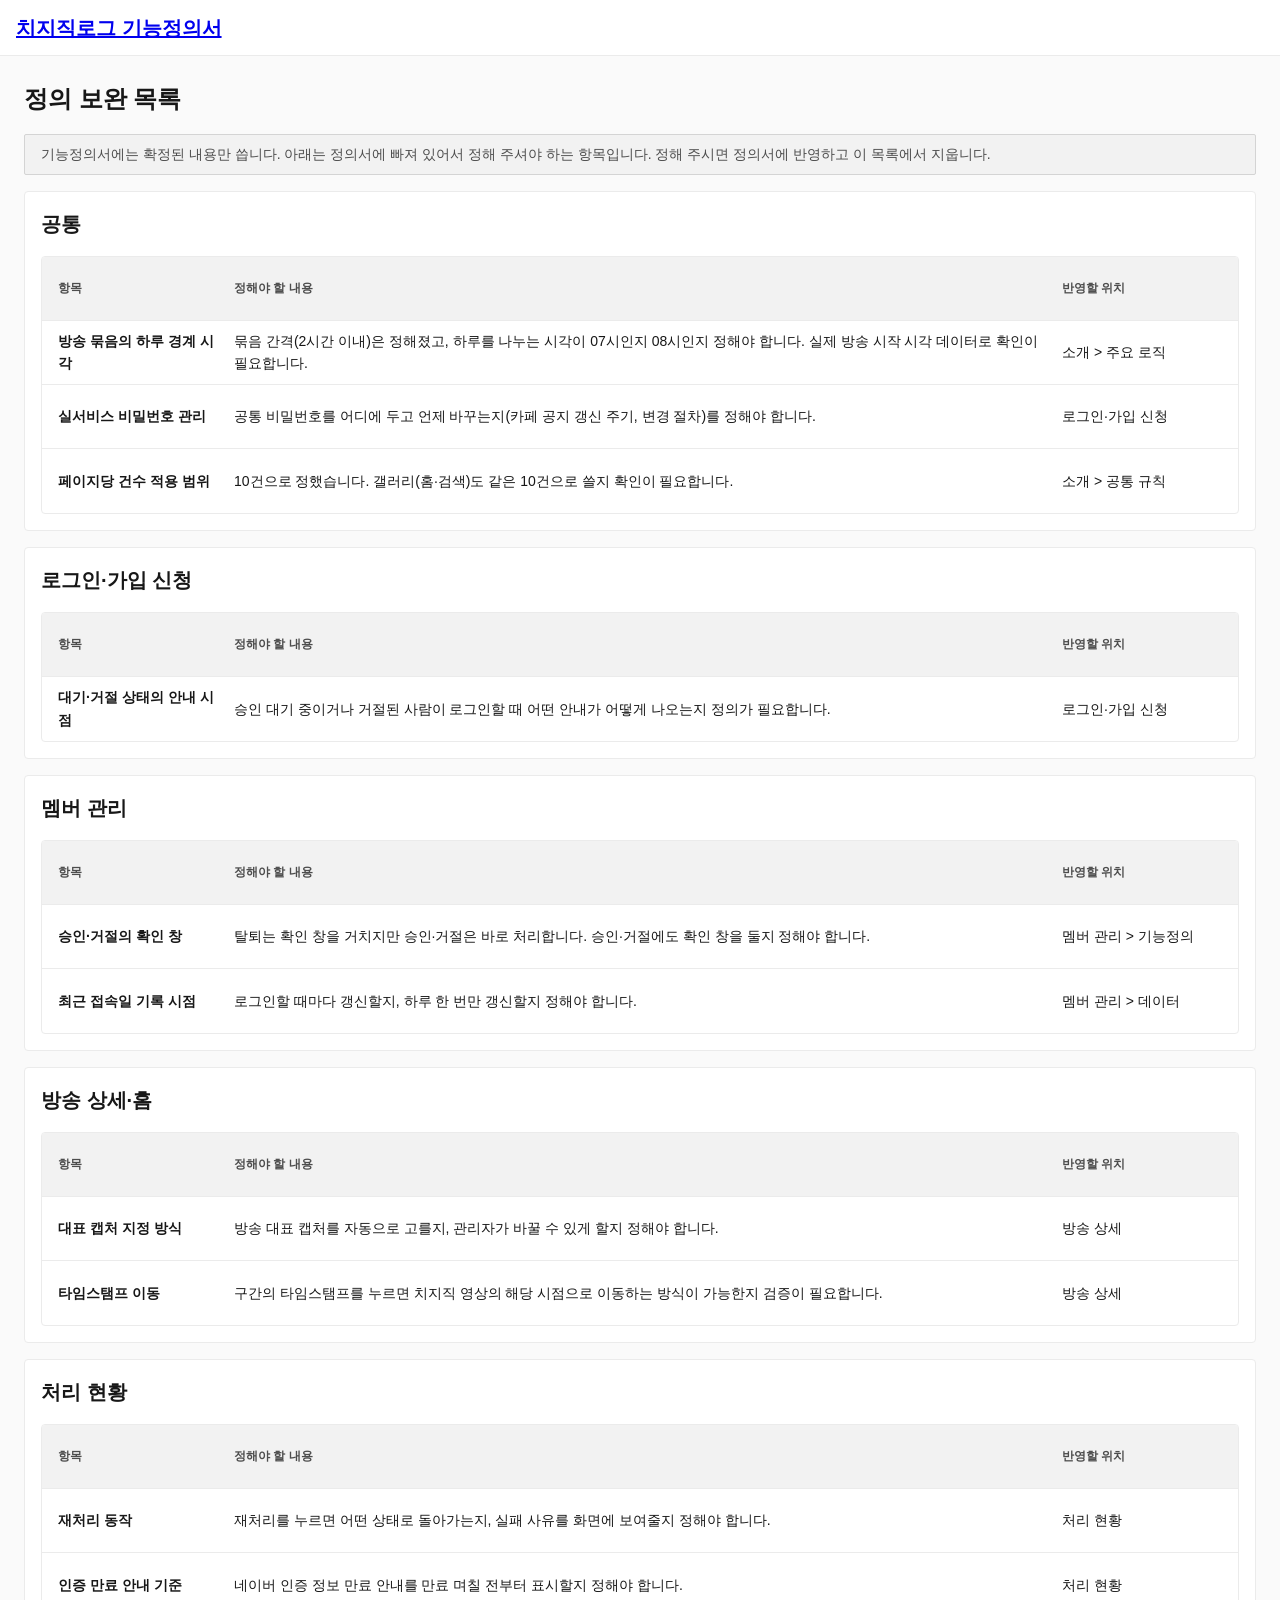
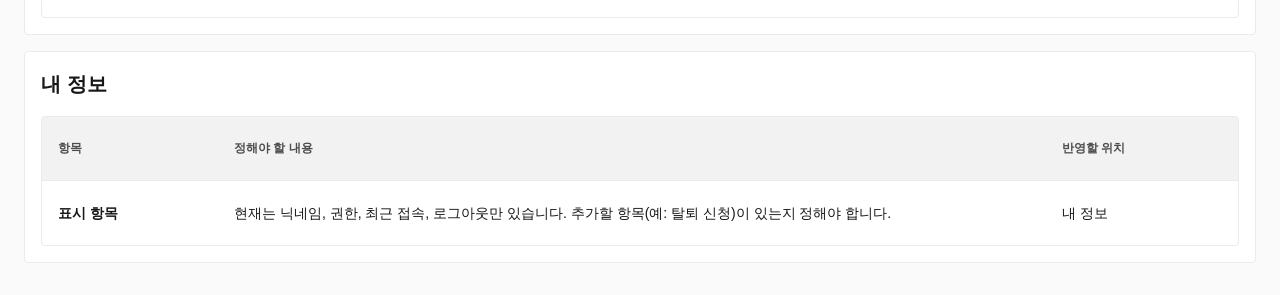
==== docs/guide/pending.html @ eb1d0172 "Guide: blogpay-style layout (fixed 4 tabs, UI|description pane, device switch, search modal, intro p" ====
<!doctype html>
<html lang="ko">
<head>
<meta charset="utf-8">
<meta name="viewport" content="width=device-width, initial-scale=1">
<meta name="robots" content="noindex, nofollow">
<title>정의 보완 목록</title>
<link rel="stylesheet" href="../mockup/tokens.css">
<link rel="stylesheet" href="../mockup/components.css">
</head>
<body>
<header class="header"><a class="logo" href="index.html">치지직로그 기능정의서</a></header>
<main class="main stack" id="main"></main>
<script src="pending.js"></script>
<script>
(function () {
  var P = window.PENDING, esc = function (s) { return String(s).replace(/[&<>"]/g, function (c) { return { '&': '&amp;', '<': '&lt;', '>': '&gt;', '"': '&quot;' }[c]; }); };
  var h = '<h1 class="title">' + esc(P.title) + '</h1><div class="notice">' + esc(P.note) + '</div>';
  P.groups.forEach(function (g) {
    h += '<section class="card stack"><h2 class="h2">' + esc(g.name) + '</h2><div class="list"><div class="row row-head"><span class="c-m">항목</span><span class="c-fill">정해야 할 내용</span><span class="c-m">반영할 위치</span></div>';
    g.items.forEach(function (i) { h += '<div class="row"><span class="c-m bold">' + esc(i[0]) + '</span><span class="c-fill">' + esc(i[1]) + '</span><span class="c-m">' + esc(i[2]) + '</span></div>'; });
    h += '</div></section>';
  });
  document.getElementById('main').innerHTML = h;
})();
</script>
</body>
</html>
---- docs/mockup/tokens.css ----
/* 기준값 전용 파일. 색·크기·간격·모서리·선·그림자는 여기에서만 정의한다. */
:root {
  /* 색 */
  --c-bg: #fafafa;
  --c-surface: #ffffff;
  --c-fill: #f2f2f2;
  --c-line: #ebebeb;
  --c-line-strong: #d4d4d4;
  --c-text: #171717;
  --c-text-sub: #4d4d4d;
  --c-text-mute: #8f8f8f;
  --c-on-ink: #ffffff;
  --c-link: #0070f3;
  --c-info: #0761d1;
  --c-info-bg: #eaf3ff;
  --c-warn: #ab570a;
  --c-warn-bg: #fff6e5;
  --c-danger: #c50000;
  --c-danger-bg: #fdecec;
  --c-overlay: rgba(0, 0, 0, 0.4);

  /* 글꼴 */
  --font: "Pretendard", "Noto Sans KR", "Apple SD Gothic Neo", sans-serif;
  --fw-normal: 400;
  --fw-bold: 600;

  /* 글자 크기 5단계 */
  --fs-xs: 12px;
  --fs-s: 14px;
  --fs-m: 16px;
  --fs-l: 20px;
  --fs-xl: 24px;
  --lh: 1.6;

  /* 간격 5단계 */
  --sp-1: 4px;
  --sp-2: 8px;
  --sp-3: 16px;
  --sp-4: 24px;
  --sp-5: 32px;

  /* 모서리 2종, 선 1종 */
  --r-control: 2px;
  --r-card: 4px;
  --bw: 1px;
  --bw-tab: 2px;

  /* 컨트롤 높이, 아이콘 크기 */
  --h-control: 40px;
  --h-tab: 44px;
  --h-chip: 28px;
  --h-row: 64px;
  --icon: 20px;

  /* 목록 열 너비 프리셋: xs·s·m 고정, fill 자율 */
  --col-xs: 56px;
  --col-s: 112px;
  --col-m: 160px;

  /* 레이아웃 */
  --w-lnb: 220px;
  --w-auth: 480px;
  --w-thumb: 168px;
  --w-modal: 440px;
  --w-search: 320px;
  --w-ui-tab: 560px;
  --w-ui-mo: 320px;
  --h-header: 56px;
  --h-tabbar: 64px;

  /* 겹침 순서 */
  --z-bar: 1;
  --z-modal: 2;
  --z-drawer: 3;
  --z-toast: 4;

  /* 그림자는 모달에만 */
  --shadow-dialog: 0 8px 32px rgba(0, 0, 0, 0.16);
}
---- docs/mockup/components.css ----
/* 부품 정의 파일. 값은 모두 tokens.css의 var(--…)만 쓴다.
   규칙: 선택자는 클래스 1개(+상태 의사클래스)만 쓰고, 하위·자식 선택자와 !important는 쓰지 않는다. */

* { box-sizing: border-box; margin: 0; padding: 0; }

body {
  background: var(--c-bg);
  color: var(--c-text);
  font-family: var(--font);
  font-size: var(--fs-m);
  font-weight: var(--fw-normal);
  line-height: var(--lh);
  -webkit-font-smoothing: antialiased;
}

input, textarea, select { font: inherit; color: inherit; }
button { font: inherit; color: inherit; background: none; border: 0; cursor: pointer; }

/* ── 글자 ── */
.title { font-size: var(--fs-xl); font-weight: var(--fw-bold); }
.h2 { font-size: var(--fs-l); font-weight: var(--fw-bold); }
.bold { font-weight: var(--fw-bold); }
.small { font-size: var(--fs-s); }
.xsmall { font-size: var(--fs-xs); }
.nowrap { white-space: nowrap; }
.sub { color: var(--c-text-sub); }
.mute { color: var(--c-text-mute); }
.link { color: var(--c-link); padding: 0; }
.link:hover { text-decoration: underline; }
.icon { flex: none; width: var(--icon); height: var(--icon); }

/* ── 배치 ── */
.body { display: flex; align-items: flex-start; }
.main { flex: 1; min-width: 0; padding: var(--sp-4) var(--sp-4) var(--sp-5); }
.auth { min-height: 100vh; display: flex; align-items: center; justify-content: center; padding: var(--sp-3); }
.auth-box { width: 100%; max-width: var(--w-auth); padding: var(--sp-5); background: var(--c-surface); border: var(--bw) solid var(--c-line); border-radius: var(--r-card); display: flex; flex-direction: column; gap: var(--sp-4); }
.media { display: grid; grid-template-columns: 2fr 3fr; gap: var(--sp-4); align-items: start; }
.stack { display: flex; flex-direction: column; gap: var(--sp-3); }
.inline { display: flex; flex-wrap: wrap; align-items: center; gap: var(--sp-2); }
.grow { flex: 1; min-width: 0; }
.end { margin-left: auto; }

/* ── 헤더 (로고 · 프로필 · 로그아웃) ── */
.header { position: sticky; top: 0; z-index: var(--z-bar); display: flex; align-items: center; gap: var(--sp-3); height: var(--h-header); padding: 0 var(--sp-3); background: var(--c-surface); border-bottom: var(--bw) solid var(--c-line); }
.logo { font-size: var(--fs-l); font-weight: var(--fw-bold); }
.menu-btn { display: none; align-items: center; justify-content: center; width: var(--h-control); height: var(--h-control); }

/* ── 왼쪽 메뉴(PC) · 서랍(모바일) ── */
.nav { width: var(--w-lnb); padding: var(--sp-3) var(--sp-2); background: var(--c-surface); display: flex; flex-direction: column; gap: var(--sp-1); overflow-y: auto; }
.lnb { position: sticky; top: var(--h-header); flex: none; height: calc(100vh - var(--h-header)); border-right: var(--bw) solid var(--c-line); }
.drawer { position: fixed; top: 0; bottom: 0; left: 0; z-index: var(--z-drawer); }
.lnb-title { padding: var(--sp-2) var(--sp-2) var(--sp-1); font-size: var(--fs-xs); color: var(--c-text-mute); }
.lnb-link { display: flex; align-items: center; gap: var(--sp-2); width: 100%; height: var(--h-control); padding: 0 var(--sp-2); border-radius: var(--r-control); font-size: var(--fs-s); color: var(--c-text-sub); text-align: left; }
.lnb-link:hover { background: var(--c-fill); }

/* ── 하단 고정 바(모바일) ── */
.tabbar { display: none; position: fixed; bottom: 0; left: 0; right: 0; z-index: var(--z-bar); height: var(--h-tabbar); background: var(--c-surface); border-top: var(--bw) solid var(--c-line); }
.tabbar-item { flex: 1; display: flex; flex-direction: column; align-items: center; justify-content: center; gap: var(--sp-1); font-size: var(--fs-xs); color: var(--c-text-sub); }

/* ── 탭 ── */
.tabs { display: flex; gap: 0; border-bottom: var(--bw) solid var(--c-line); }
.tab { height: var(--h-tab); padding: 0 var(--sp-4); white-space: nowrap; border-bottom: var(--bw-tab) solid transparent; color: var(--c-text-sub); font-size: var(--fs-s); }

/* ── 버튼: 모양은 .btn 1개, 색은 primary/secondary 2종 ── */
.btn { display: inline-flex; align-items: center; justify-content: center; gap: var(--sp-1); height: var(--h-control); padding: 0 var(--sp-3); border: var(--bw) solid var(--c-line-strong); border-radius: var(--r-control); font-size: var(--fs-s); font-weight: var(--fw-bold); white-space: nowrap; }
.btn-primary { background: var(--c-text); border-color: var(--c-text); color: var(--c-on-ink); }
.btn-secondary { background: var(--c-surface); color: var(--c-text); }
.btn:disabled { background: var(--c-fill); border-color: var(--c-line); color: var(--c-text-mute); cursor: not-allowed; }
.btn-primary:enabled:hover { background: var(--c-text-sub); border-color: var(--c-text-sub); }
.btn-secondary:enabled:hover { border-color: var(--c-text); }
.chip:enabled:hover { border-color: var(--c-text); color: var(--c-text); }
.tab:hover { color: var(--c-text); }
.pager-btn:enabled:hover { border-color: var(--c-text); }
.menu-btn:hover,
.tabbar-item:hover { background: var(--c-fill); }
.fill { width: 100%; }

/* ── 입력 ── */
.field { display: flex; flex-direction: column; gap: var(--sp-1); }
.label { font-size: var(--fs-s); font-weight: var(--fw-bold); }
.input { width: 100%; height: var(--h-control); padding: 0 var(--sp-2); background: var(--c-surface); border: var(--bw) solid var(--c-line-strong); border-radius: var(--r-control); font-size: var(--fs-s); }
.textarea { width: 100%; min-height: calc(var(--h-control) * 2); padding: var(--sp-2); background: var(--c-surface); border: var(--bw) solid var(--c-line-strong); border-radius: var(--r-control); font-size: var(--fs-s); resize: vertical; }
.input::placeholder,
.textarea::placeholder { color: var(--c-text-mute); }
.input:focus-visible,
.textarea:focus-visible,
.btn:focus-visible,
.chip:focus-visible,
.tab:focus-visible,
.pager-btn:focus-visible,
.link:focus-visible,
.lnb-link:focus-visible,
.g-card:focus-visible,
.logo:focus-visible,
.menu-btn:focus-visible,
.tabbar-item:focus-visible,
.cap-time:focus-visible { outline: var(--bw) solid var(--c-link); outline-offset: var(--bw); }
.pager { justify-content: center; margin-top: var(--sp-2); }
.pager-btn { min-width: var(--h-control); height: var(--h-control); padding: 0 var(--sp-2); background: var(--c-surface); border: var(--bw) solid var(--c-line-strong); border-radius: var(--r-control); font-size: var(--fs-s); }
.pager-btn:disabled { color: var(--c-text-mute); background: var(--c-fill); cursor: not-allowed; }
.check { display: inline-flex; align-items: center; gap: var(--sp-2); font-size: var(--fs-s); }

/* ── 칩(태그 포함) ── */
.chip { display: inline-flex; white-space: nowrap; align-items: center; height: var(--h-chip); padding: 0 var(--sp-2); background: var(--c-surface); border: var(--bw) solid var(--c-line-strong); border-radius: var(--r-control); font-size: var(--fs-xs); color: var(--c-text-sub); }

/* ── 카드 · 안내 · 인용 ── */
.card { background: var(--c-surface); border: var(--bw) solid var(--c-line); border-radius: var(--r-card); padding: var(--sp-3); }
.notice { padding: var(--sp-2) var(--sp-3); background: var(--c-fill); border: var(--bw) solid var(--c-line-strong); border-radius: var(--r-control); font-size: var(--fs-s); color: var(--c-text-sub); }
.quote { padding: var(--sp-2) var(--sp-3); background: var(--c-fill); border-radius: var(--r-control); font-size: var(--fs-s); }

/* ── 갤러리 ── */
.gallery { display: grid; grid-template-columns: repeat(2, 1fr); gap: var(--sp-3); }
.g-card { display: flex; align-items: flex-start; gap: var(--sp-3); padding: var(--sp-3); background: var(--c-surface); border: var(--bw) solid var(--c-line); border-radius: var(--r-card); text-align: left; cursor: pointer; }
.g-card:hover { border-color: var(--c-text); }
.cap { position: relative; aspect-ratio: 16 / 9; background: var(--c-fill); border-radius: var(--r-control); overflow: hidden; }
.cap-time { position: absolute; top: var(--sp-2); left: var(--sp-2); padding: 0 var(--sp-2); background: var(--c-overlay); border-radius: var(--r-control); color: var(--c-on-ink); font-size: var(--fs-xs); line-height: var(--sp-4); cursor: pointer; }
.g-thumb { flex: none; width: var(--w-thumb); }
.g-img { display: block; width: 100%; height: 100%; object-fit: cover; }
.g-body { flex: 1; min-width: 0; display: flex; flex-direction: column; align-items: flex-start; gap: var(--sp-2); }
.g-title { font-weight: var(--fw-bold); }

/* ── 목록 ── */
.list { background: var(--c-surface); border: var(--bw) solid var(--c-line); border-radius: var(--r-card); overflow: hidden; }
.row { display: flex; align-items: center; text-align: left; gap: var(--sp-3); min-height: var(--h-row); padding: var(--sp-2) var(--sp-3); border-bottom: var(--bw) solid var(--c-line); font-size: var(--fs-s); }
.row:last-child { border-bottom: 0; }
.row-head { background: var(--c-fill); color: var(--c-text-sub); font-size: var(--fs-xs); font-weight: var(--fw-bold); }
.c-xs { flex: none; width: var(--col-xs); }
.c-s { flex: none; width: var(--col-s); }
.c-m { flex: none; width: var(--col-m); }
.c-act { flex: none; width: var(--col-m); display: flex; align-items: center; gap: var(--sp-2); }
.c-fill { flex: 1; min-width: 0; }
.line { display: contents; }
.m-label { display: none; }

/* ── 모달 · 토스트 · 진행 막대 ── */
.modal-bg { position: fixed; inset: 0; z-index: var(--z-modal); display: flex; align-items: center; justify-content: center; padding: var(--sp-3); background: var(--c-overlay); }
.modal { width: 100%; max-width: var(--w-modal); max-height: 100%; overflow-y: auto; padding: var(--sp-4); background: var(--c-surface); border-radius: var(--r-card); box-shadow: var(--shadow-dialog); }
.toast { position: fixed; bottom: var(--sp-4); left: 50%; transform: translateX(-50%); z-index: var(--z-toast); padding: var(--sp-2) var(--sp-3); background: var(--c-text); color: var(--c-on-ink); border-radius: var(--r-control); font-size: var(--fs-s); }

/* ── 가이드(기능정의서) ── */
.stick { position: sticky; top: var(--h-header); z-index: var(--z-bar); background: var(--c-bg); }
.pane { display: grid; grid-template-columns: 3fr 2fr; gap: var(--sp-4); align-items: start; }
.ui-frame { display: flex; justify-content: center; padding: var(--sp-3); background: var(--c-fill); border: var(--bw) solid var(--c-line); border-radius: var(--r-card); }
.ui-img { display: block; width: 100%; border: var(--bw) solid var(--c-line); border-radius: var(--r-control); background: var(--c-surface); }
.ui-tab { max-width: var(--w-ui-tab); }
.ui-mo { max-width: var(--w-ui-mo); }
.search { display: flex; align-items: center; gap: var(--sp-2); width: var(--w-search); }
.search-btn { display: none; }

/* ── 상태 (칩·안내·버튼 공통) ── */
.is-info { color: var(--c-info); background: var(--c-info-bg); border-color: var(--c-info); }
.is-warn { color: var(--c-warn); background: var(--c-warn-bg); border-color: var(--c-warn); }
.is-danger { color: var(--c-danger); background: var(--c-danger-bg); border-color: var(--c-danger); }

/* ── 선택 상태: 전체에서 이 규칙 1개만 쓴다 (맨 마지막에 둬서 우선 적용) ── */
.on { background: var(--c-fill); border-color: var(--c-text); color: var(--c-text); font-weight: var(--fw-bold); }
.hit { border-color: var(--c-text); }

/* ── 모바일 ── */
/* 중단점은 2개만 쓴다 (@media에는 var()를 못 써서 여기 한 곳에 모아 둠)
   1024 이하 = 태블릿: 왼쪽 메뉴를 햄버거로, 상단 이미지+요약을 위아래로
   768 이하 = 모바일: 목록 행을 줄 단위로, 박스 해제, 하단 바 */
@media (max-width: 1024px) {
  .lnb { display: none; }
  .menu-btn { display: flex; }
  .md-col { grid-template-columns: 1fr; }
}

@media (max-width: 768px) {
  .tabbar { display: flex; }
  .main { padding: var(--sp-3) var(--sp-3) calc(var(--h-tabbar) + var(--sp-4)); }
  .media { grid-template-columns: 1fr; gap: var(--sp-3); }
  .gallery { grid-template-columns: 1fr; gap: 0; }
  .card { padding: var(--sp-3) 0; background: transparent; border: 0; border-bottom: var(--bw) solid var(--c-line); border-radius: 0; }
  .list { background: transparent; border: 0; border-radius: 0; }
  .g-card { padding: var(--sp-3) 0; background: transparent; border: 0; border-bottom: var(--bw) solid var(--c-line); border-radius: 0; }
  .g-card:hover { border-color: var(--c-line); }
  .auth-box { padding: var(--sp-3); border: 0; background: transparent; }
  .row { flex-direction: column; align-items: stretch; gap: var(--sp-2); padding: var(--sp-3) 0; }
  .row-head { display: none; }
  .line { display: flex; align-items: center; gap: var(--sp-3); }
  .m-end { margin-left: auto; }
  .m-label { display: inline; margin-right: var(--sp-1); color: var(--c-text-mute); }
  .c-xs, .c-s, .c-m { flex: none; width: auto; }
  .c-act { width: 100%; }
  .m-grow { flex: 1; }
  .search { display: none; }
  .search-btn { display: flex; }
  .c-act:empty, .c-fill:empty, .c-xs:empty { display: none; }
  .c-hide { display: none; }
}
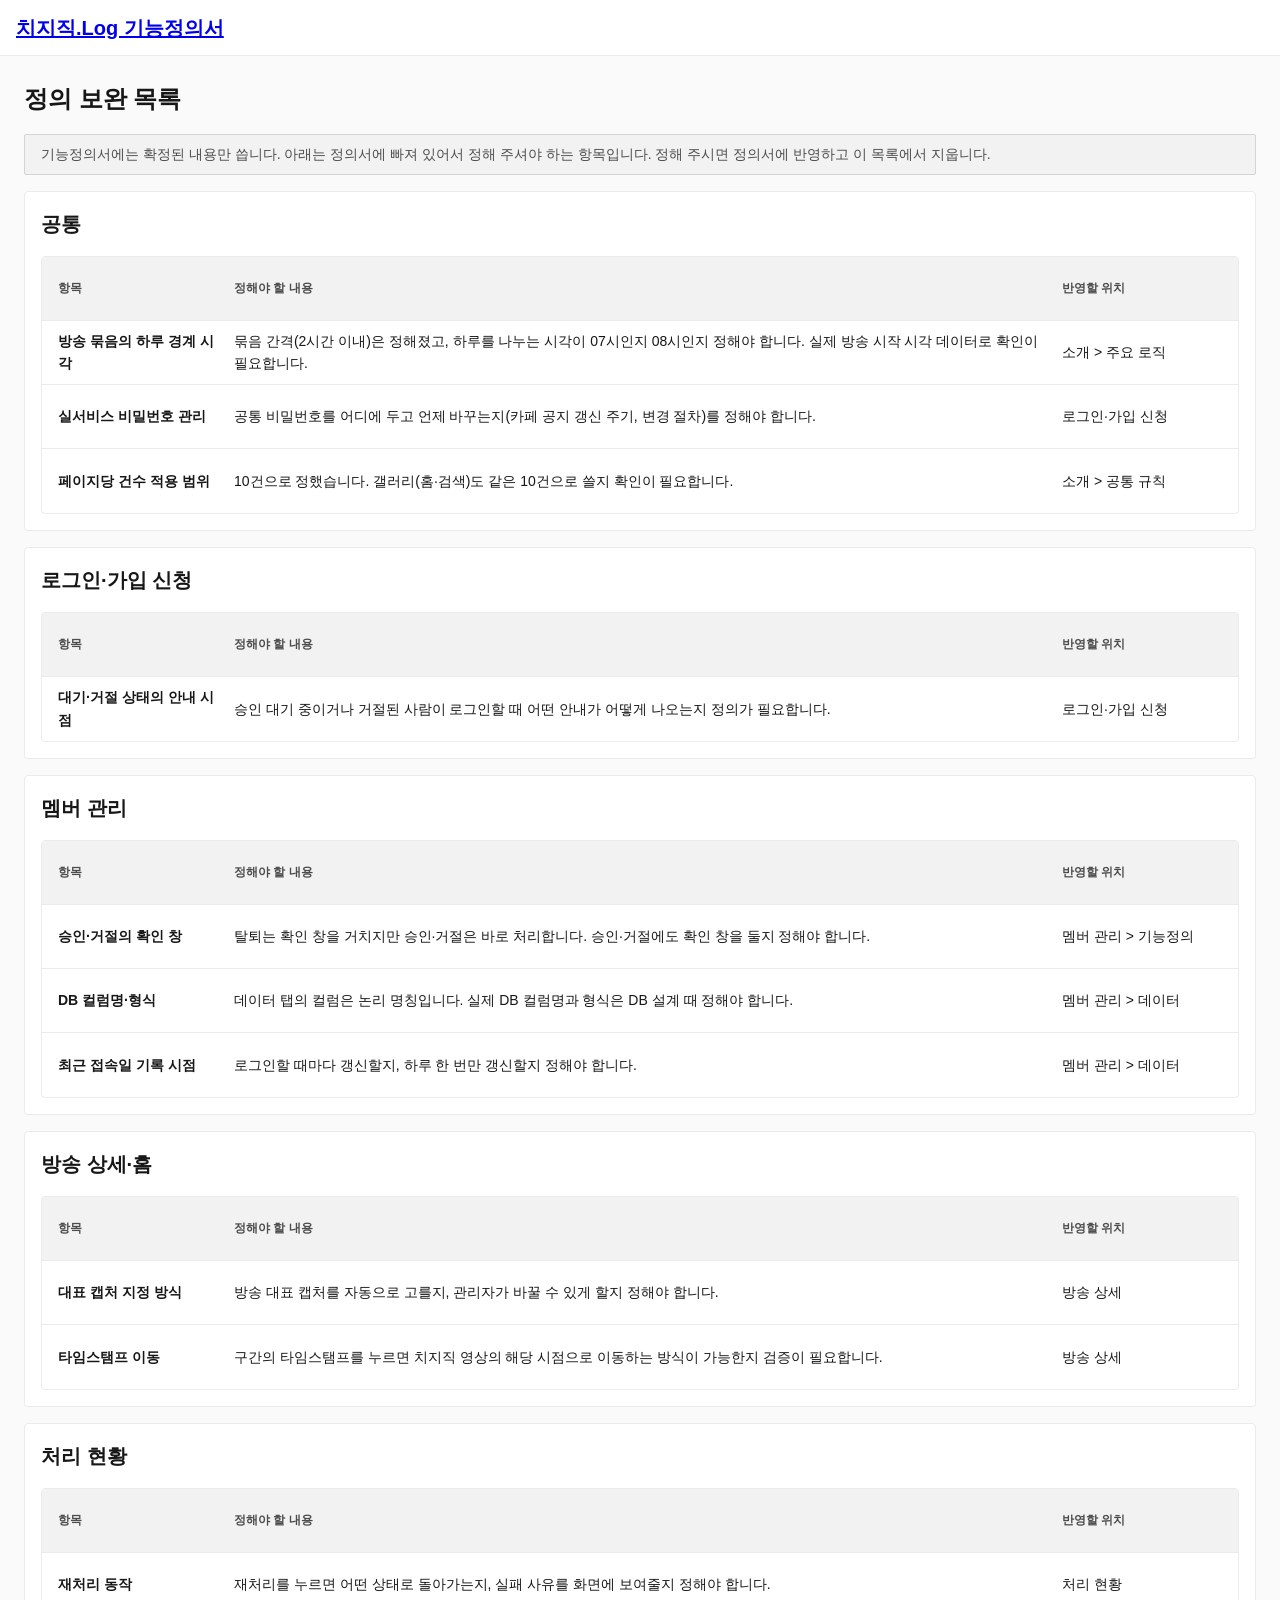
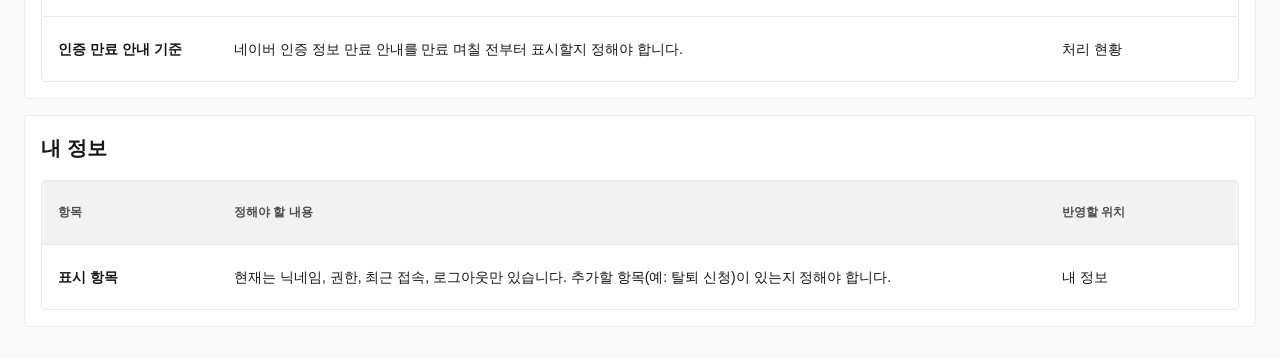
==== commit 5b92a79c: "서비스명을 치지직.Log로 변경 Co-Authored-By: Claude Sonnet 5.5 <noreply@anthropic.com> Claude-Session: https://" ====
--- a/docs/guide/pending.html
+++ b/docs/guide/pending.html
@@ -9,7 +9,7 @@
 <link rel="stylesheet" href="../mockup/components.css">
 </head>
 <body>
-<header class="header"><a class="logo" href="index.html">치지직로그 기능정의서</a></header>
+<header class="header"><a class="logo" href="index.html">치지직.Log 기능정의서</a></header>
 <main class="main stack" id="main"></main>
 <script src="pending.js"></script>
 <script>
--- a/docs/mockup/tokens.css
+++ b/docs/mockup/tokens.css
@@ -63,6 +63,14 @@
   --w-thumb: 168px;
   --w-modal: 440px;
   --w-search: 320px;
+  --w-side: 520px;
+  --zoom-50: 0.5;
+  --zoom-75: 0.75;
+  --zoom-100: 1;
+  --zoom-150: 1.5;
+  --zoom-200: 2;
+  --zoom-250: 2.5;
+  --zoom-300: 3;
   --w-ui-tab: 560px;
   --w-ui-mo: 320px;
   --h-header: 56px;
--- a/docs/mockup/components.css
+++ b/docs/mockup/components.css
@@ -41,8 +41,8 @@
 .end { margin-left: auto; }
 
 /* ── 헤더 (로고 · 프로필 · 로그아웃) ── */
-.header { position: sticky; top: 0; z-index: var(--z-bar); display: flex; align-items: center; gap: var(--sp-3); height: var(--h-header); padding: 0 var(--sp-3); background: var(--c-surface); border-bottom: var(--bw) solid var(--c-line); }
-.logo { font-size: var(--fs-l); font-weight: var(--fw-bold); }
+.header { position: sticky; top: 0; z-index: var(--z-modal); display: flex; align-items: center; gap: var(--sp-3); height: var(--h-header); padding: 0 var(--sp-3); background: var(--c-surface); border-bottom: var(--bw) solid var(--c-line); }
+.logo { min-width: 0; overflow: hidden; text-overflow: ellipsis; white-space: nowrap; font-size: var(--fs-l); font-weight: var(--fw-bold); }
 .menu-btn { display: none; align-items: center; justify-content: center; width: var(--h-control); height: var(--h-control); }
 
 /* ── 왼쪽 메뉴(PC) · 서랍(모바일) ── */
@@ -137,15 +137,56 @@
 .modal { width: 100%; max-width: var(--w-modal); max-height: 100%; overflow-y: auto; padding: var(--sp-4); background: var(--c-surface); border-radius: var(--r-card); box-shadow: var(--shadow-dialog); }
 .toast { position: fixed; bottom: var(--sp-4); left: 50%; transform: translateX(-50%); z-index: var(--z-toast); padding: var(--sp-2) var(--sp-3); background: var(--c-text); color: var(--c-on-ink); border-radius: var(--r-control); font-size: var(--fs-s); }
 
-/* ── 가이드(기능정의서) ── */
-.stick { position: sticky; top: var(--h-header); z-index: var(--z-bar); background: var(--c-bg); }
-.pane { display: grid; grid-template-columns: 3fr 2fr; gap: var(--sp-4); align-items: start; }
-.ui-frame { display: flex; justify-content: center; padding: var(--sp-3); background: var(--c-fill); border: var(--bw) solid var(--c-line); border-radius: var(--r-card); }
-.ui-img { display: block; width: 100%; border: var(--bw) solid var(--c-line); border-radius: var(--r-control); background: var(--c-surface); }
-.ui-tab { max-width: var(--w-ui-tab); }
-.ui-mo { max-width: var(--w-ui-mo); }
-.search { display: flex; align-items: center; gap: var(--sp-2); width: var(--w-search); }
+/* ── 가이드(기능정의서): 영역 고정 + 영역 안에서 스크롤 ── */
+.fixed { height: 100vh; display: flex; flex-direction: column; overflow: hidden; }
+.fit { flex: 1; min-height: 0; display: flex; }
+.doc { flex: 1; min-width: 0; min-height: 0; display: flex; flex-direction: column; gap: var(--sp-2); padding: var(--sp-2) var(--sp-3) var(--sp-3); }
+.tabs-end { margin-left: auto; margin-bottom: calc(var(--bw) * -1); border-bottom: 0; }
+.doc-top { min-height: var(--h-tab); display: flex; flex-wrap: wrap; align-items: center; gap: var(--sp-1) var(--sp-4); border-bottom: var(--bw) solid var(--c-line); }
+.single { flex: 1; min-height: 0; display: grid; grid-template-columns: minmax(0, 1fr); grid-template-rows: minmax(0, 1fr); }
+.pane { flex: 1; min-height: 0; display: grid; grid-template-columns: minmax(0, 1fr) var(--w-side); grid-template-rows: minmax(0, 1fr); gap: var(--sp-3); }
+.scroll { flex: 1; min-height: 0; overflow: auto; }
+.panel { min-width: 0; min-height: 0; display: flex; flex-direction: column; background: var(--c-surface); border: var(--bw) solid var(--c-line); border-radius: var(--r-card); overflow: hidden; }
+.bar { flex: none; display: flex; flex-wrap: nowrap; align-items: center; min-height: var(--h-tab); white-space: nowrap; padding: var(--sp-2) var(--sp-3); background: var(--c-fill); border-bottom: var(--bw) solid var(--c-line); font-size: var(--fs-s); font-weight: var(--fw-bold); }
+.flow { display: grid; grid-auto-rows: max-content; align-content: start; gap: var(--sp-3); }
+.foot { flex: none; display: flex; align-items: center; gap: var(--sp-2); padding: var(--sp-2) var(--sp-3); border-top: var(--bw) solid var(--c-line); }
+.zoom-val { min-width: calc(var(--sp-5) + var(--sp-2)); text-align: center; font-size: var(--fs-s); }
+.pad { padding: var(--sp-3); }
+.ui-img { display: block; width: 100%; margin: 0 auto; border: var(--bw) solid var(--c-line); border-radius: var(--r-control); background: var(--c-surface); }
+.ui-pc { width: calc(100% * var(--zoom, 1)); }
+.ui-tab { width: calc(min(var(--w-ui-tab), 100%) * var(--zoom, 1)); }
+.ui-mo { width: calc(var(--w-ui-mo) * var(--zoom, 1)); }
+.zoom-50 { --zoom: var(--zoom-50); }
+.zoom-75 { --zoom: var(--zoom-75); }
+.zoom-100 { --zoom: var(--zoom-100); }
+.zoom-150 { --zoom: var(--zoom-150); }
+.zoom-200 { --zoom: var(--zoom-200); }
+.zoom-250 { --zoom: var(--zoom-250); }
+.zoom-300 { --zoom: var(--zoom-300); }
+.search { position: relative; display: flex; align-items: center; width: var(--w-search); }
 .search-btn { display: none; }
+.act, .found:hover { background: var(--c-fill); }
+.defs { display: grid; grid-auto-rows: max-content; }
+.def { display: grid; gap: var(--sp-1); padding: var(--sp-2) 0; border-bottom: var(--bw) solid var(--c-line); }
+.def:first-child { padding-top: 0; }
+.def:last-child { padding-bottom: 0; border-bottom: 0; }
+.def-l { margin-right: var(--sp-2); font-size: var(--fs-xs); color: var(--c-text-mute); }
+.acc { border-bottom: var(--bw) solid var(--c-line); }
+.acc-head { display: flex; align-items: center; gap: var(--sp-2); width: 100%; min-height: var(--h-tab); padding: var(--sp-2) var(--sp-3); background: var(--c-surface); text-align: left; font-size: var(--fs-s); font-weight: var(--fw-bold); }
+.acc-head:hover { background: var(--c-fill); }
+.acc-open, .acc-open:hover { background: var(--c-text); color: var(--c-surface); }
+.acc-mark { flex: none; width: var(--icon); text-align: center; }
+.acc-body { border-left: var(--bw-tab) solid var(--c-text); }
+.sects { display: grid; grid-auto-rows: max-content; font-size: var(--fs-s); }
+.sect { display: grid; gap: var(--sp-2); padding: var(--sp-3) 0; border-top: var(--bw) solid var(--c-line-strong); }
+.sect:first-child { padding-top: 0; border-top: 0; }
+.sect:last-child { padding-bottom: 0; }
+.li { position: relative; padding-left: var(--sp-3); }
+.li::before { content: '·'; position: absolute; left: var(--sp-1); }
+.def-top { display: flex; justify-content: space-between; gap: var(--sp-3); }
+.lnb-sep { margin: var(--sp-2); border-top: var(--bw) solid var(--c-line); }
+.ui-inline { display: none; max-width: 100%; }
+.search-list { position: fixed; top: calc(var(--h-header) + var(--sp-1)); right: var(--sp-3); z-index: var(--z-modal); width: var(--w-modal); max-height: 70vh; overflow-y: auto; background: var(--c-surface); border: var(--bw) solid var(--c-line-strong); border-radius: var(--r-card); box-shadow: var(--shadow-dialog); }
 
 /* ── 상태 (칩·안내·버튼 공통) ── */
 .is-info { color: var(--c-info); background: var(--c-info-bg); border-color: var(--c-info); }
@@ -164,6 +205,7 @@
   .lnb { display: none; }
   .menu-btn { display: flex; }
   .md-col { grid-template-columns: 1fr; }
+  .pane { grid-template-columns: minmax(0, 1fr) minmax(0, 1fr); }
 }
 
 @media (max-width: 768px) {
@@ -185,7 +227,19 @@
   .c-act { width: 100%; }
   .m-grow { flex: 1; }
   .search { display: none; }
+  .search-open { display: flex; flex: 1; width: auto; }
   .search-btn { display: flex; }
+  .search-list { left: var(--sp-3); width: auto; }
+  .fixed { height: auto; overflow: visible; }
+  .pane { grid-template-columns: 1fr; grid-template-rows: auto; }
+  .scroll { overflow: visible; }
+  .tabs-end { margin: 0; border-bottom: var(--bw) solid var(--c-line); }
+  .tab { flex: 1; padding: 0 var(--sp-2); }
+  .doc { padding-top: 0; }
+  .ui-side { display: none; }
+  .ui-inline { display: block; }
+  .found { padding: var(--sp-2) var(--sp-3); }
+  .doc-top { flex-direction: column; align-items: stretch; gap: var(--sp-2); padding: var(--sp-2) 0 0; border-bottom: 0; position: sticky; top: var(--h-header); z-index: var(--z-bar); background: var(--c-bg); }
   .c-act:empty, .c-fill:empty, .c-xs:empty { display: none; }
   .c-hide { display: none; }
 }
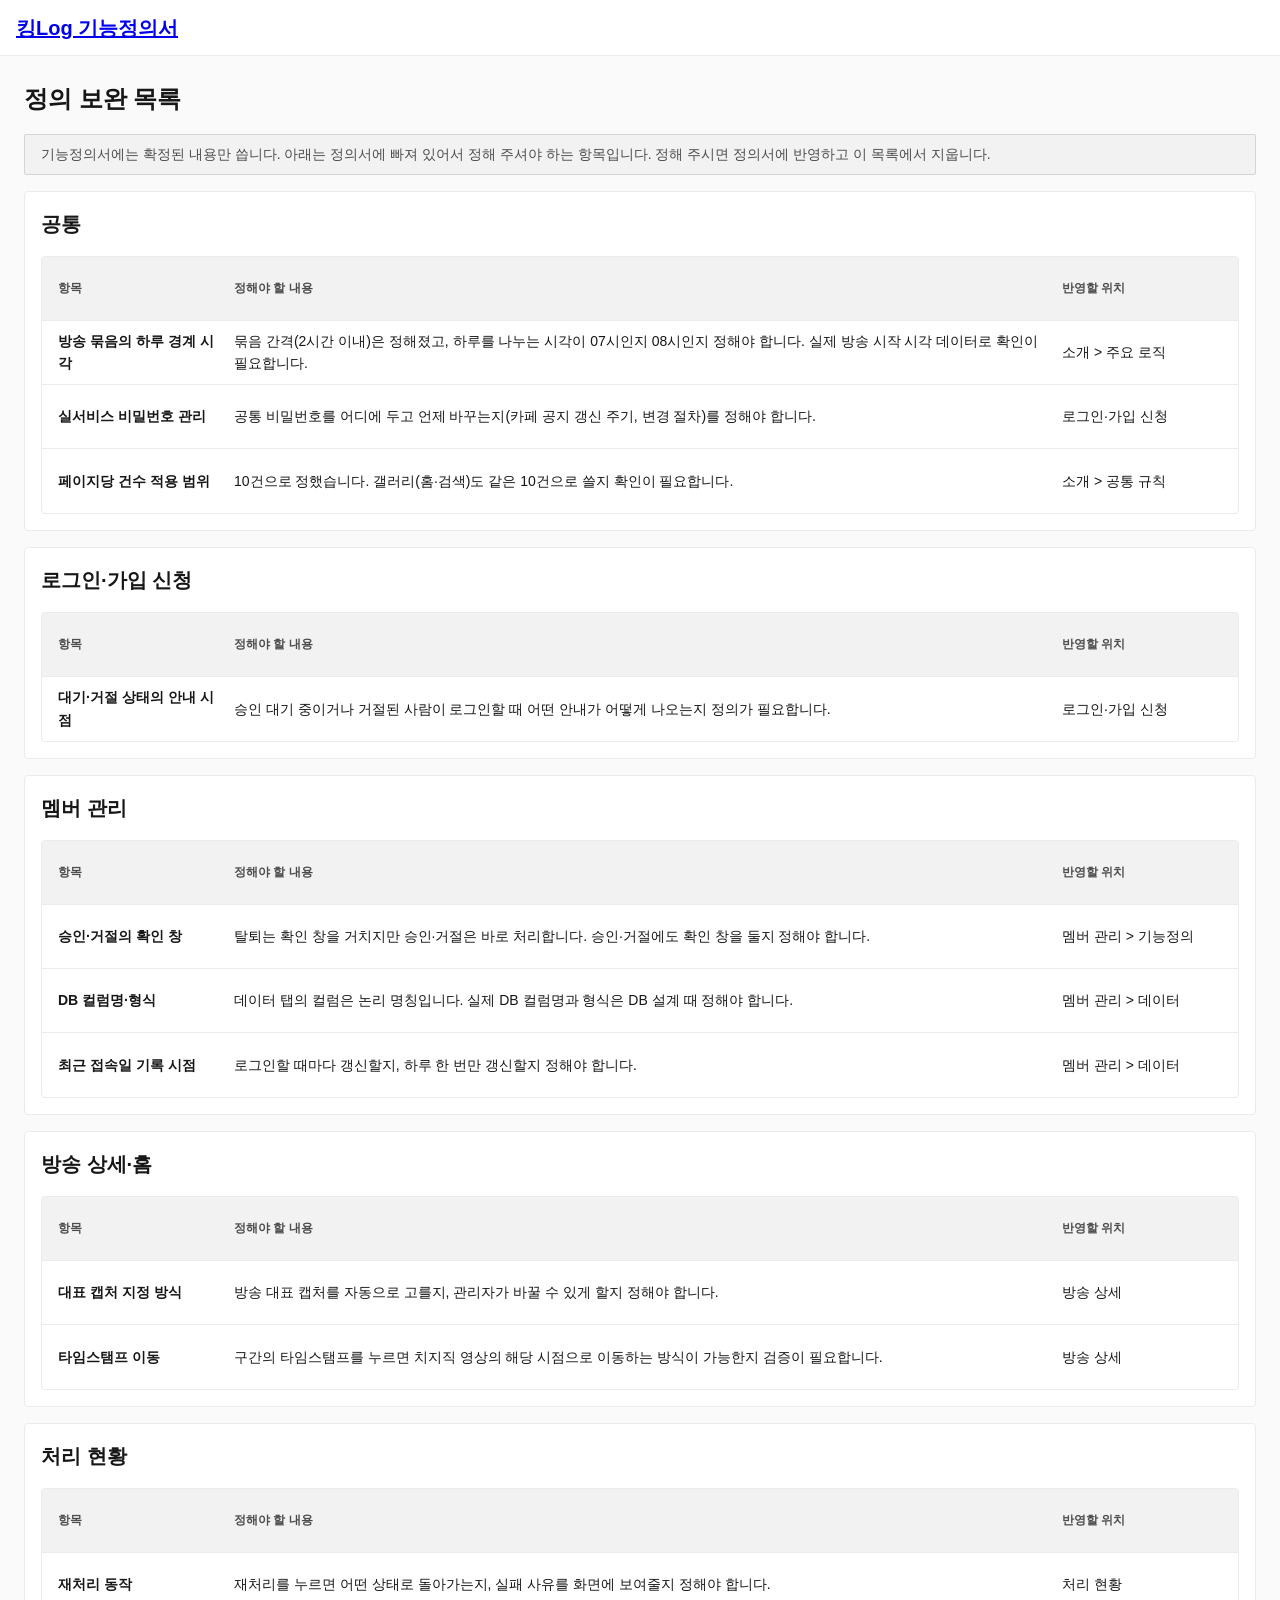
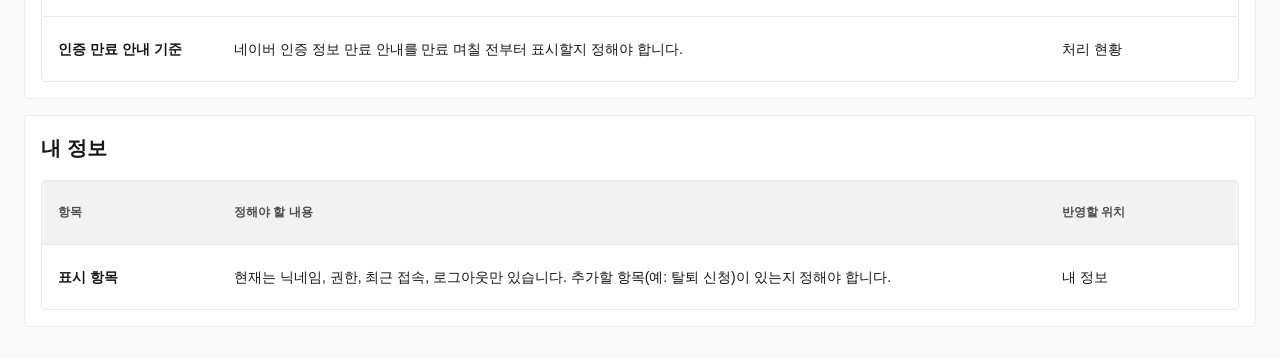
==== commit 47ab21bb: "서비스명 킹Log(로고)·킹로그(본문)로 변경 Co-Authored-By: Claude Sonnet 5.5 <noreply@anthropic.com> Claude-Session: " ====
--- a/docs/guide/pending.html
+++ b/docs/guide/pending.html
@@ -9,7 +9,7 @@
 <link rel="stylesheet" href="../mockup/components.css">
 </head>
 <body>
-<header class="header"><a class="logo" href="index.html">치지직.Log 기능정의서</a></header>
+<header class="header"><a class="logo" href="index.html">킹Log 기능정의서</a></header>
 <main class="main stack" id="main"></main>
 <script src="pending.js"></script>
 <script>
